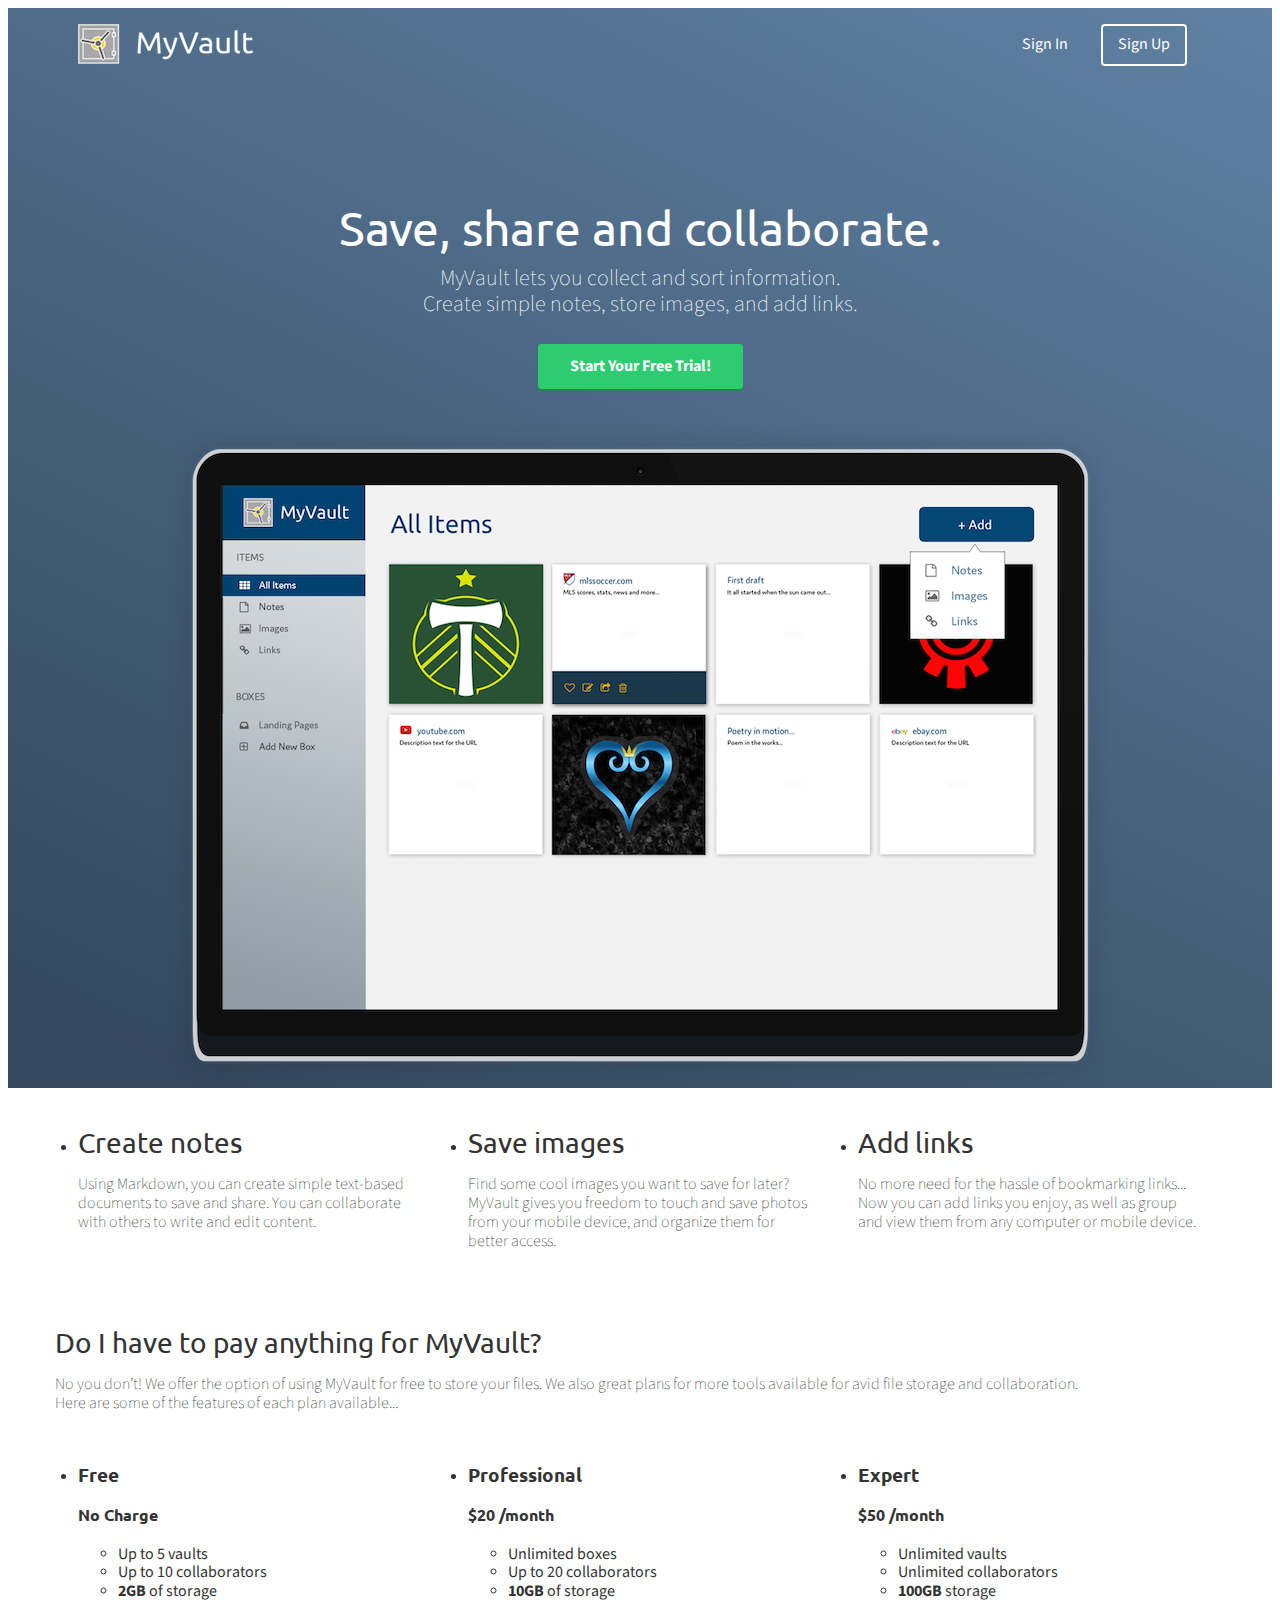
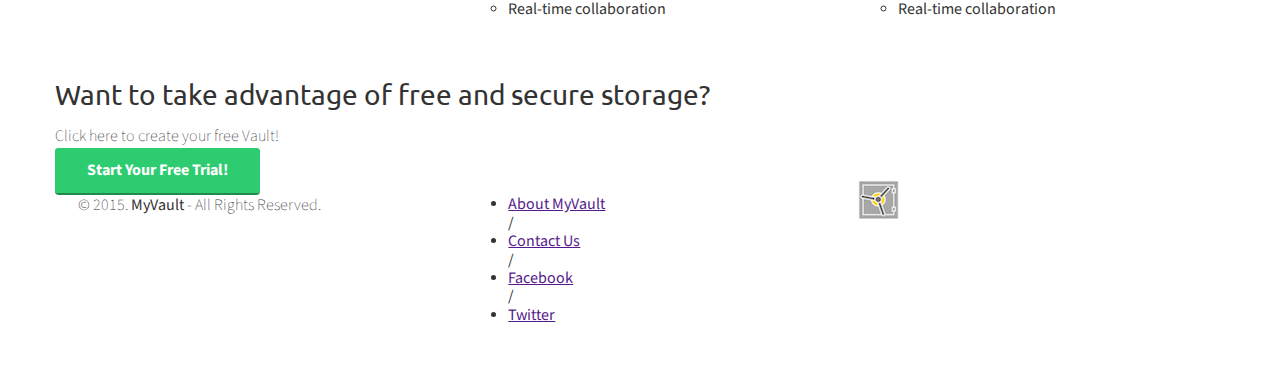
==== index.html @ b1a3e3dc "Assignment 29 completed" ====
<!DOCTYPE html>
 <html lang="en-us">
 <head>
   <meta http-equiv="X-UA-Compatible" content="IE=Edge">
   <meta name="viewport" content="width=device-width, initial-scale=1">
   <meta charset="UTF-8">
   <title>Save, share and collaborate | MyVault</title>

   <!-- Google Fonts -->

  <link href="https://fonts.googleapis.com/css?family=Mada:400,500|Ubuntu:400,500" rel="stylesheet">

  <!-- CSS file -->

 <link rel="stylesheet" href="css/normalize.css">
 <link rel="stylesheet" href="css/style.css">
 <link rel="stylesheet" href="css/font-awesome.css">
 <link rel="stylesheet" href="css/animate.css">

 </head>
 <body>
<!-- Hero -->
 <header>
   <nav class="container">
     <div class="one-half">
       <a href="index.html" class="site-logo"><img src="images/site-logo.png" alt="MyVault" /></a>
     </div>
     <div class="one-half">
       <ul>
         <li><a href="signin.html">Sign In</a></li>
         <li class="btn-outline"><a href="signup.html">Sign Up</a></li>
       </ul>
     </div>
   </nav>
   <div class="container hero">
     <h1 class="animated fadeIn">Save, share and collaborate.</h1>
     <p>MyVault lets you collect and sort information.<br/>Create simple notes, store images, and add links.</p>
     <a href="signup.html" class="btn">Start Your Free Trial!</a>
     <img src="images/dashboard.png" alt="MyVault" />
   </div>
 </header>
 <main role="main">
   <!-- Benefits -->
   <section class="benefits">
     <ul class="container">
       <li class="one-third">
         <h2>Create notes</h2>
         <p>Using Markdown, you can create simple text-based documents to save and share. You can collaborate with others to write and edit content.</p>
       </li>
       <li class="one-third">
         <h2>Save images</h2>
         <p>Find some cool images you want to save for later? MyVault gives you freedom to touch and save photos from your mobile device, and organize them for better access.</p>
       </li>
       <li class="one-third">
         <h2>Add links</h2>
         <p>No more need for the hassle of bookmarking links... Now you can add links you enjoy, as well as group and view them from any computer or mobile device.</p>
       </li>
     </ul>
   </section>

 <!-- Pricing -->
 <section class="pricing">
   <div class="container">
     <h2>Do I have to pay anything for MyVault?</h2>
     <p>No you don’t! We offer the option of using MyVault for free to store your files. We also great plans for more tools available for avid file storage and collaboration. <br/>Here are some of the features of each plan available...</p>
   </div>
   <ul class="container">
     <li class="one-third">
       <div class="box">
         <h3>Free</h3>
         <h4>No Charge</h4>
         <ul>
           <li>Up to 5 vaults</li>
           <li>Up to 10 collaborators</li>
           <li><strong>2GB</strong> of storage</li>
         </ul>
       </div>
     </li>
    <li class="one-third">
      <div class="box middle">
        <h3>Professional</h3>
        <h4><span>$</span>20 <span class="month">/month</span></h4>
        <ul>
          <li>Unlimited boxes</li>
          <li>Up to 20 collaborators</li>
          <li><strong>10GB</strong> of storage</li>
          <li>Real-time collaboration</li>
        </ul>
      </div>
    </li>
    <li class="one-third">
      <div class="box">
        <h3>Expert</h3>
        <h4><span>$</span>50 <span class="month">/month</span></h4>
        <ul>
          <li>Unlimited vaults</li>
          <li>Unlimited collaborators</li>
          <li><strong>100GB</strong> storage</li>
          <li>Real-time collaboration</li>
        </ul>
      </div>
    </li>
  </ul>
 </section>

 <!-- Sign Up Today -->
 <section class="SignUp">
  <div class="container">
    <h2>Want to take advantage of free and secure storage?</h2>
    <p>Click here to create your free Vault!</p>
    <a href="signup.html" class="btn">Start Your Free Trial!</a>
  </div>
 </section>
 </main>
  <!-- Footer -->
 <footer>
   <div class="container footer-nav-block">
       <div class="left-footer-block one-third">
         <p class="copyright-block">&copy; 2015. <strong>MyVault</strong> - All Rights Reserved.</p>
       </div>
       <nav class="link-block middle-footer-block one-third">
         <ul>
           <li><a href="">About MyVault</a></li> /
           <li><a href="">Contact Us</a></li> /
           <li><a href="">Facebook</a></li> /
           <li><a href="">Twitter</a></li>
         </ul>
       </nav>
       <div class="right-footer-block one-third">
         <img class="logo" src="images/site-logo.png" alt="MyVault" />
       </div>
   </div>
 </footer>
 </body>
 </html>
---- css/style.css ----
html, body{
   overflow-x: hidden;
 }
 body {
   font-family: "Mada", Helvetica, Arial, sans-serif;
   color:#333333;
 }
 h1, h2, h3, h4, h5, h6 {
   font-family: "Ubuntu", Helvetica, Arial, sans-serif;
 }

 h1 {
   font-size: 36px;
   font-weight: bold;
 }

 h2 {
   font-size:28px;
   font-weight: normal;
   margin-bottom: 5px;
 }
 p {
   font-size:16px;
   line-height: 19px;
   font-weight: 100;
 }

 /* GRID */
 .container {
   margin-right: auto;
   margin-left: auto;
   padding-left: 15px;
   padding-right: 15px;
   position: relative;
 }
 .container:before,
 .container:after {
   content: " ";
   display: table;
 }
 .container:after {
   clear: both;
 }
 .one-half, .one-third, .one-fourth {
   width:96%;
   float:left;
   position:relative;
   min-height: 1px;
   margin:0 2% 20px;
}

 @media (min-width: 768px) {
   .container {
     width: 750px;
   }
 }
 @media (min-width: 992px) {
   .container {
     width: 970px;
   }
   .one-half {
     width:46%;
   }
   .one-third {
     width:29.33333%;
   }
   .one-fourth {
     width:21%;
   }
 }
 @media (min-width: 1200px) {
   .container {
     width: 1170px;
   }
 }

 /* HEADER */
 header {
   color:#FFFFFF;
   background: #34495E;
   background-image: linear-gradient(206deg, #5F81A3 0%, #34495E 94%);
 }
 header nav {
   padding:1em 0;
 }
 header nav ul {
   display:inline;
   text-align: right;
   float:right;
   margin:0;
 }
 header nav ul > li {
   list-style-type: none;
   display: inline-block;
   margin:0 15px;
 }
 header nav ul > li.btn-outline {
   padding:10px 15px;
   border:2px solid #FFFFFF;
   border-radius: 4px;
 }
 header nav ul > li.btn-outline:hover {
   background:#FFFFFF;
 }
 header nav ul > li > a {
   color:#FFFFFF;
   text-decoration: none;
 }
 header nav ul > li.btn-outline:hover > a {
   color:#34495E;
 }

 header .hero {
   text-align: center;
   display:block;
   position: relative;
 }
 header .hero h1 {
   font-size:48px;
   font-weight: normal;
   margin:95px 0 0;
 }
 header .hero p {
   font-size: 22px;
   line-height: 26px;
   font-weight: 100;
   margin:10px 0 40px;
 }
 header .hero img {
   display: block;
   margin:3em auto 0;
 }

 /* BUTTONS */
 .btn {
   border-radius: 4px;
   color:#FFFFFF;
   font-weight: 700;
   text-decoration: none;
   padding:10px 30px;
   background: #2ECC71;
   border: 2px solid #2ECC71;
   box-shadow: 0px 2px 0px 0px #22894E;
 }
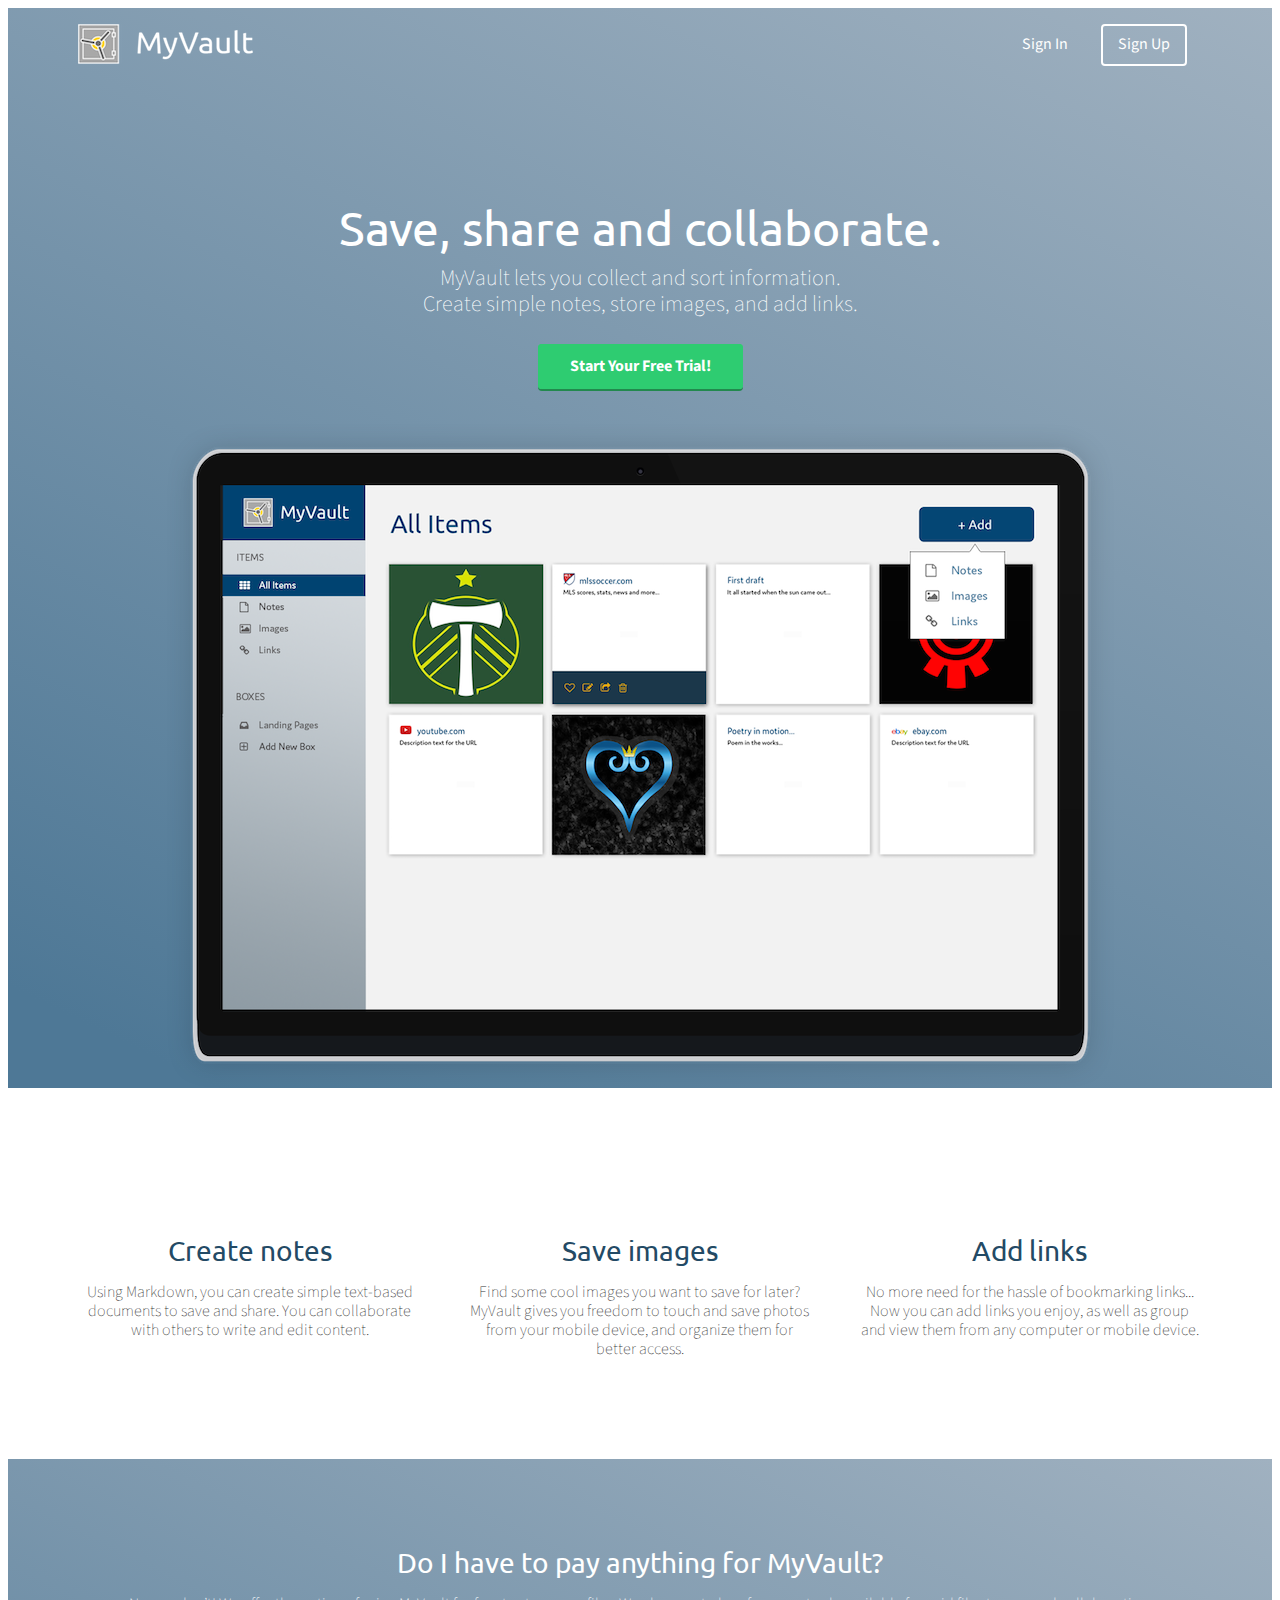
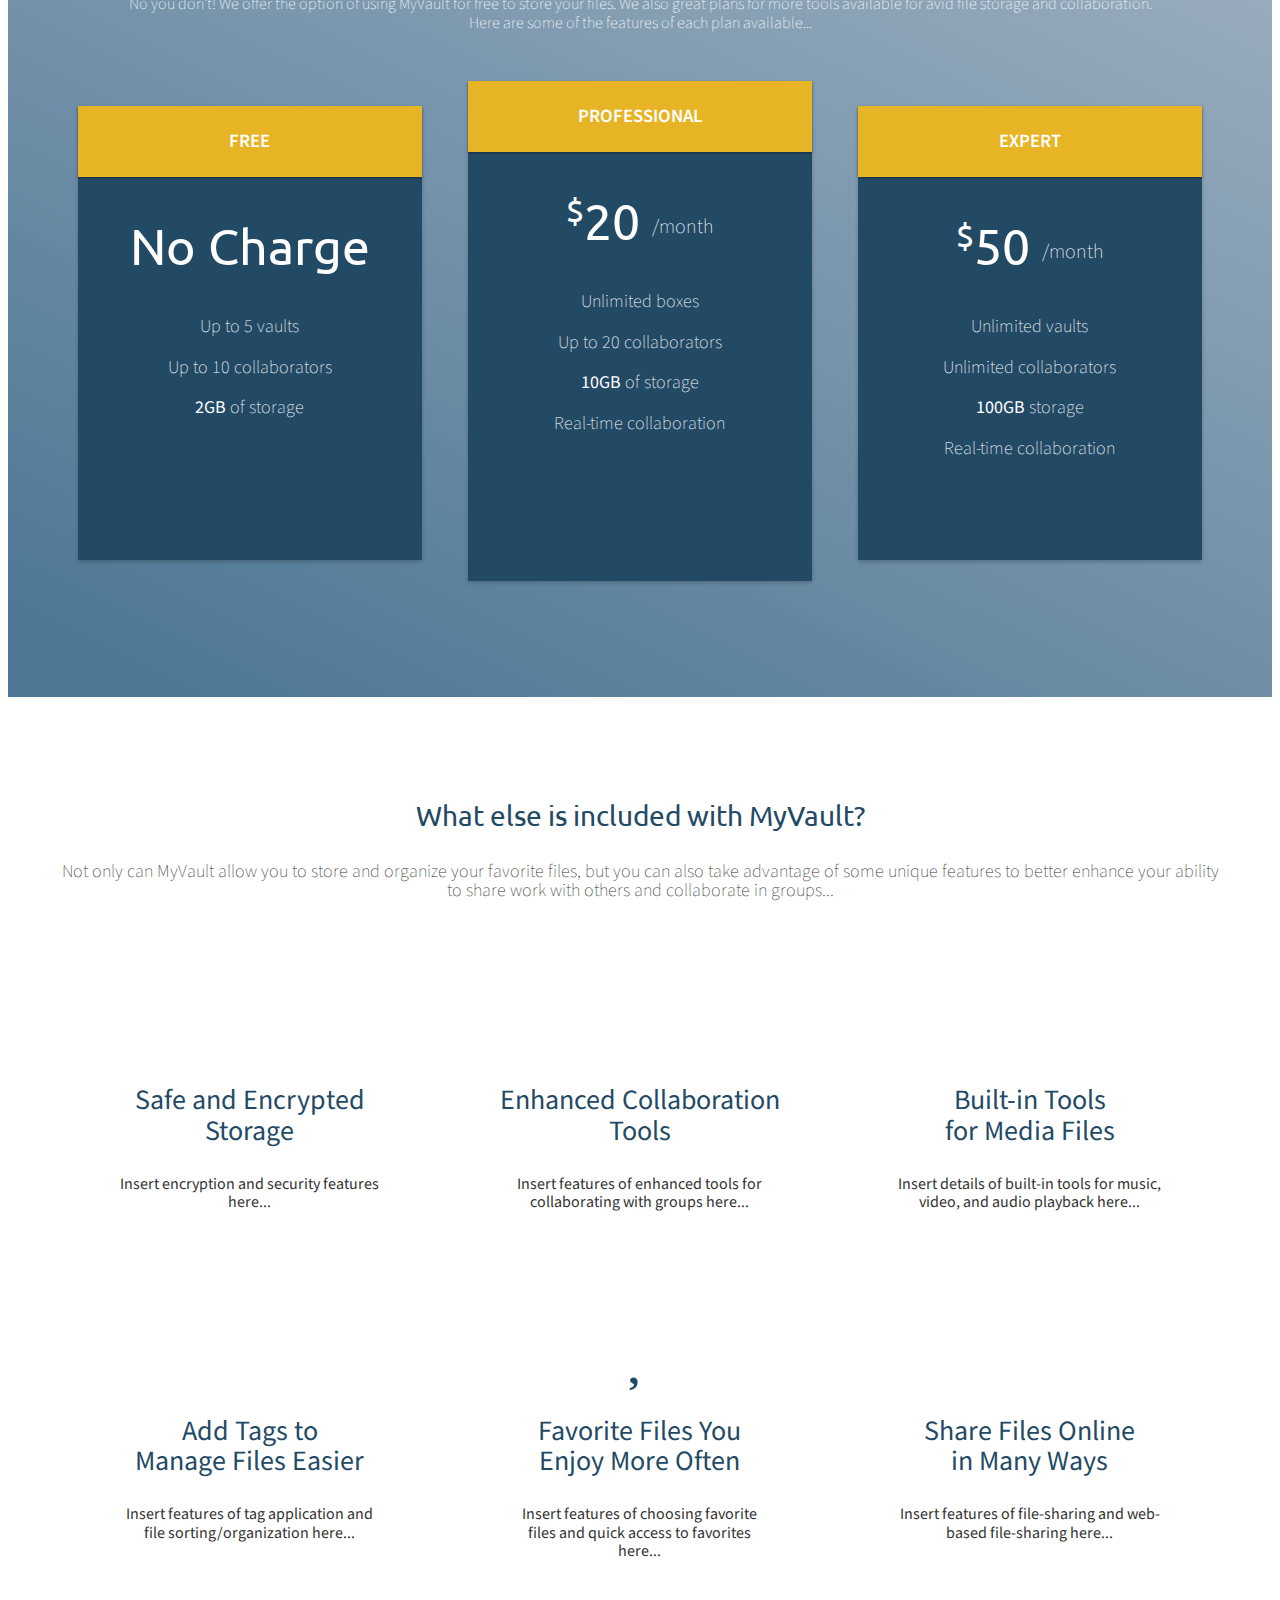
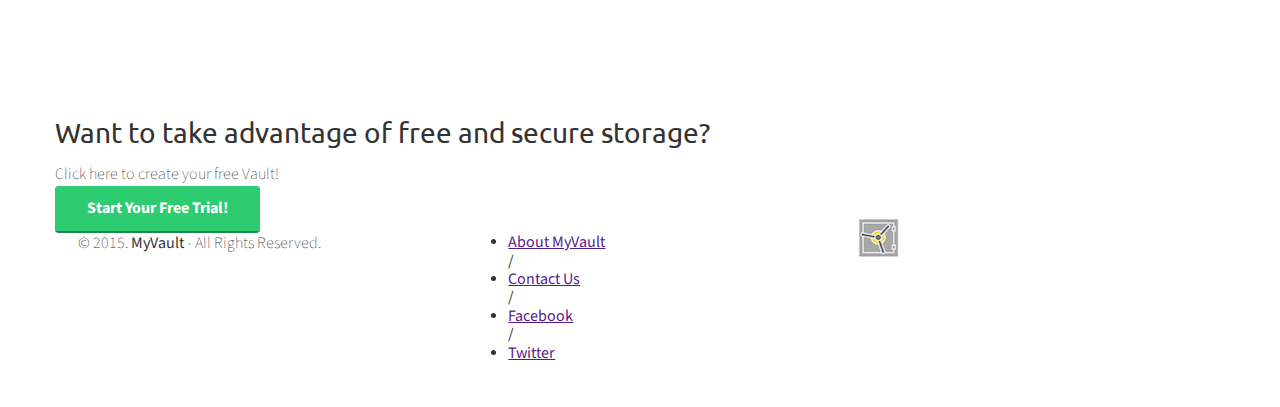
==== commit 090dc250: "Added More Features Section in lieu of Testimonials page" ====
--- a/index.html
+++ b/index.html
@@ -44,16 +44,19 @@
    <section class="benefits">
      <ul class="container">
        <li class="one-third">
-         <h2>Create notes</h2>
-         <p>Using Markdown, you can create simple text-based documents to save and share. You can collaborate with others to write and edit content.</p>
+         <i class="fa fa-file-o"></i>
+           <h2>Create notes</h2>
+           <p>Using Markdown, you can create simple text-based documents to save and share. You can collaborate with others to write and edit content.</p>
        </li>
        <li class="one-third">
-         <h2>Save images</h2>
-         <p>Find some cool images you want to save for later? MyVault gives you freedom to touch and save photos from your mobile device, and organize them for better access.</p>
+         <i class="fa fa-picture-o"></i>
+           <h2>Save images</h2>
+           <p>Find some cool images you want to save for later? MyVault gives you freedom to touch and save photos from your mobile device, and organize them for better access.</p>
        </li>
        <li class="one-third">
-         <h2>Add links</h2>
-         <p>No more need for the hassle of bookmarking links... Now you can add links you enjoy, as well as group and view them from any computer or mobile device.</p>
+         <i class="fa fa-link"></i>
+           <h2>Add links</h2>
+           <p>No more need for the hassle of bookmarking links... Now you can add links you enjoy, as well as group and view them from any computer or mobile device.</p>
        </li>
      </ul>
    </section>
@@ -102,6 +105,53 @@
     </li>
   </ul>
  </section>
+ <!-- Testimonials -->
+ <section class="morefeatures">
+   <div class="container">
+     <h2>What else is included with MyVault?</h2>
+     <p>Not only can MyVault allow you to store and organize  your favorite files, but you can also take advantage of some unique features to better enhance your ability to share work with others and collaborate in groups...</p>
+   </div>
+   <ul class="container">
+     <li class="one-third">
+       <i class="fa fa-lock"></i>
+       <p class="name" style="line-height: 110%"><strong>Safe and Encrypted</br>Storage</strong></p>
+       <blockquote>Insert encryption and security features here...
+       </blockquote>
+     </li>
+     <li class="one-third">
+       <i class="fa fa-users"></i>
+       <p class="name" style="line-height: 110%"><strong>Enhanced Collaboration</br>Tools</strong></p>
+       <blockquote>Insert features of enhanced tools for collaborating with groups here...
+       </blockquote>
+     </li>
+     <li class="one-third">
+       <i class="fa fa-video-camera"></i>
+       <p class="name" style="line-height: 110%"><strong>Built-in Tools</br>for Media Files</strong></p>
+       <blockquote>Insert details of built-in tools for music, video, and audio playback here...
+       </blockquote>
+     </li>
+    </ul>
+   <ul class="container">
+     <li class="one-third">
+       <i class="fa fa-tag"></i>
+       <p class="name" style="line-height: 110%"><strong>Add Tags to</br>Manage Files Easier</strong></p>
+       <blockquote>Insert features of tag application and file sorting/organization here...
+       </blockquote>
+     </li>
+     <li class="one-third">
+       <i class="fa fa-heart"></i>
+       <p class="name" style="line-height: 110%"><strong>Favorite Files You</br>Enjoy More Often</strong></p>
+       <blockquote>Insert features of choosing favorite files and quick access to favorites here...
+       </blockquote>
+     </li>
+     <li class="one-third">
+       <i class="fa fa-globe"></i>
+       <p class="name" style="line-height: 110%"><strong>Share Files Online</br>in Many Ways</strong></p>
+       <blockquote>Insert features of file-sharing and web-based file-sharing here...
+       </blockquote>
+     </li>
+  </ul>
+ </section>
 
  <!-- Sign Up Today -->
  <section class="SignUp">
--- a/css/style.css
+++ b/css/style.css
@@ -67,6 +67,9 @@
    .one-fourth {
      width:21%;
    }
+   .one-sixth {
+    width: 17%;
+   }
  }
  @media (min-width: 1200px) {
    .container {
@@ -78,7 +81,7 @@
  header {
    color:#FFFFFF;
    background: #34495E;
-   background-image: linear-gradient(206deg, #5F81A3 0%, #34495E 94%);
+   background-image: linear-gradient(206deg, #a0b1c0 0%, #4e7896 94%);
  }
  header nav {
    padding:1em 0;
@@ -141,4 +144,137 @@
    background: #2ECC71;
    border: 2px solid #2ECC71;
    box-shadow: 0px 2px 0px 0px #22894E;
+ }
+
+  /* BENEFITS */
+ .benefits {
+   text-align: center;
+   display:block;
+   position:relative;
+ }
+ .benefits ul {
+   margin: 0 auto;
+   padding:4em 0;
+ }
+ .benefits ul li {
+   list-style-type: none;
+   display: inline-block;
+ }
+ .benefits i {
+   color:#234a65;
+   font-size:60px;
+   margin:0;
+   vertical-align: middle;
+ }
+ .benefits h2 {
+   color:#234a65;
+ }
+
+ /* PRICING */
+ .pricing {
+   background: #34495E url("../images/background.png") top center no-repeat;
+   background: url("../images/background.png") top center no-repeat, linear-gradient(206deg, #a0b1c0 0%, #4e7896 94%);
+   background-size:cover;
+   text-align: center;
+   padding:4em 0;
+ }
+ .pricing h2, .pricing p {
+   color:#FFFFFF;
+ }
+ .pricing ul {
+   margin:0 auto;
+   padding:2em 0;
+ }
+ .pricing ul li {
+   list-style-type: none;
+ }
+ .box {
+   padding:0 15px 15px;
+   background: #234a65;
+   box-shadow: 0px 2px 4px 0px rgba(0,0,0,0.20);
+   min-height: 439px;
+   position: relative;
+   margin-top: 25px;
+ }
+ .box.middle {
+   min-height: 485px;
+   margin-top:0px;
+ }
+ .box h3 {
+   font-family: "Mada", Helvetica, Arial, sans-serif;
+   font-weight: 600;
+   color:#FFFFFF;
+   text-transform: uppercase;
+   background: #e6b425;
+   box-shadow: 0px 1px 2px 0px rgba(0,0,0,0.40);
+   left:0;
+   right:0;
+   top:0;
+   text-align: center;
+   margin:0 -15px 40px;
+   padding:25px 0;
+ }
+ .box h4 {
+   font-size:50px;
+   font-weight: normal;
+   margin:40px 0 10px;
+   color:#FFFFFF;
+ }
+ .box h4 span {
+   font-size:32px;
+   vertical-align: top;
+ }
+ .box h4 span.month {
+   font-family: "Mada", Helvetica, Arial, sans-serif;
+   font-weight: 100;
+   color:#FFFFFF;
+   font-size:20px;
+   vertical-align: middle;
+ }
+ .box ul li {
+   font-size:18px;
+   margin-bottom:20px;
+   font-weight: 100;
+   color:#FFFFFF;
+ }
+.box .btn {
+   position:absolute;
+   bottom:20px;
+   left:20px;
+   right:20px;
+ }
+ .small {
+   font-size: 12px;
+   color: #FEFEFE;
+   line-height: 15px;
+   font-style:italic;
+ }
+ /* MORE FEATURES */
+ .morefeatures {
+   padding:5em 0;
+   text-align: center;
+ }
+ .morefeatures p {
+   font-size: 18px;
+   margin-top: 30px;
+ }
+ .morefeatures h2 {
+   color:#234a65;
+ }
+ .morefeatures ul li {
+   list-style-type: none;
+ }
+ .morefeatures ul li i {
+  font-size: 72px;
+  color: #234a65;
+  text-align: center;
+  margin-top: 50px;
+ }
+ .morefeatures ul li p{
+  font-size: 28px;
+  color: #234a65;
+ }
+ .morefeatures blockquote{
+  text-align: center;
+  font-size: 16px;
  }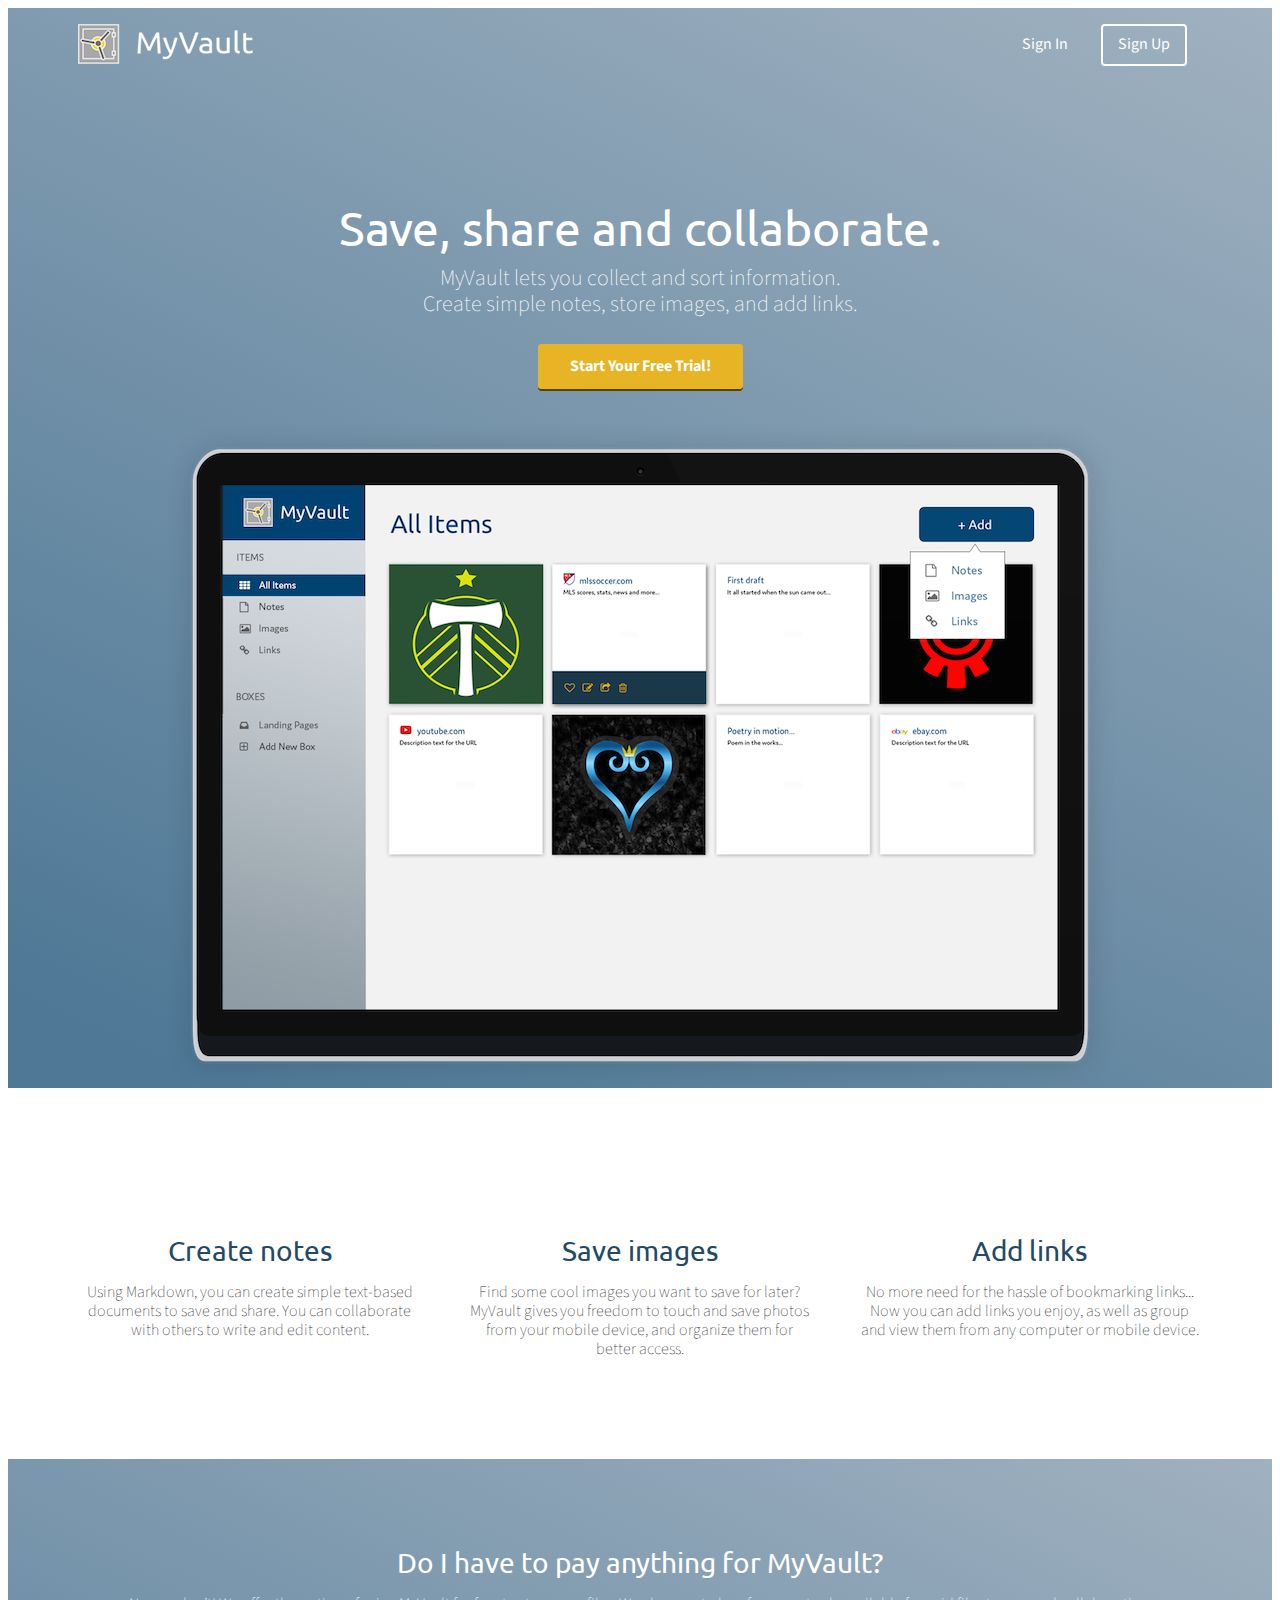
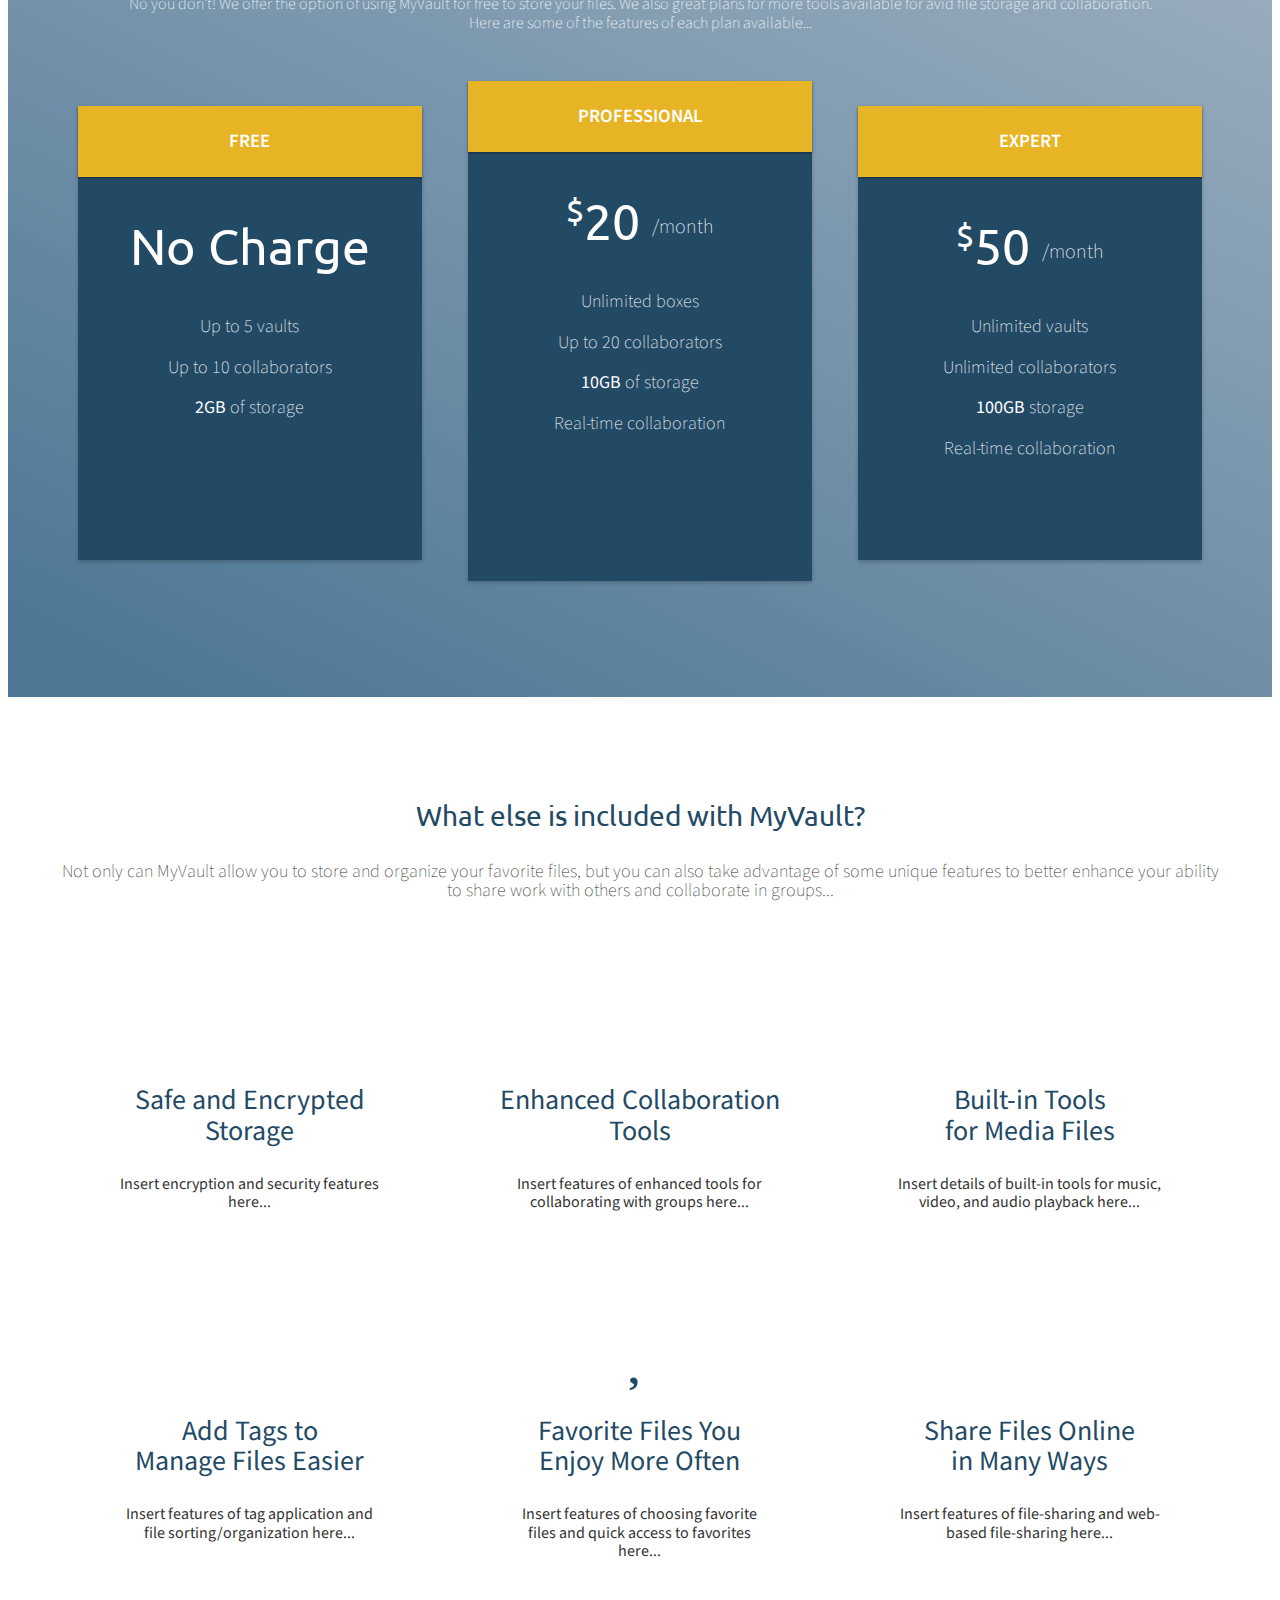
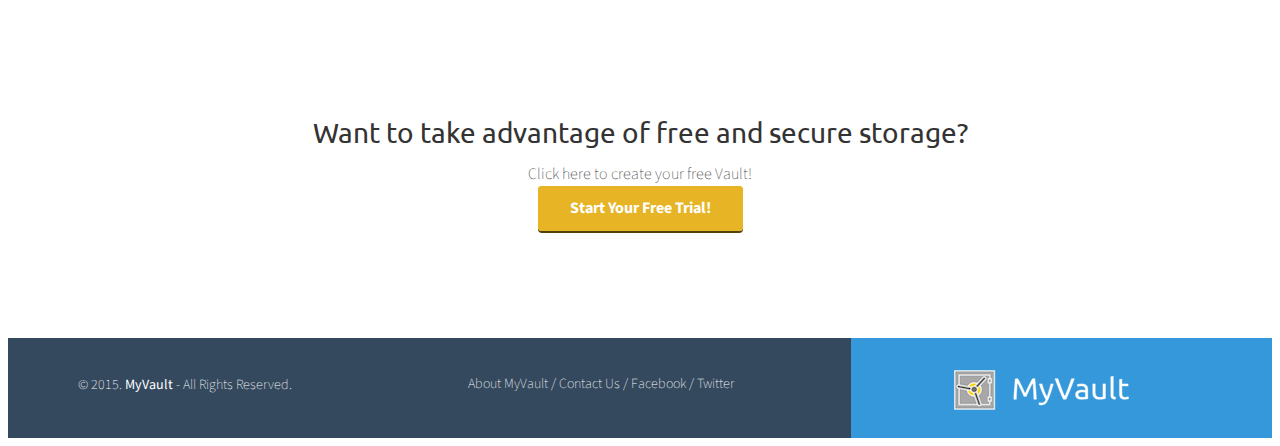
==== commit 682ed7c8: "Checkpoint 31 complete" ====
--- a/index.html
+++ b/index.html
@@ -154,7 +154,7 @@
  </section>
 
  <!-- Sign Up Today -->
- <section class="SignUp">
+ <section class="signup">
   <div class="container">
     <h2>Want to take advantage of free and secure storage?</h2>
     <p>Click here to create your free Vault!</p>
--- a/css/style.css
+++ b/css/style.css
@@ -1,4 +1,4 @@
- html, body{
+html, body{
    overflow-x: hidden;
  }
  body {
@@ -141,9 +141,9 @@
    font-weight: 700;
    text-decoration: none;
    padding:10px 30px;
-   background: #2ECC71;
-   border: 2px solid #2ECC71;
-   box-shadow: 0px 2px 0px 0px #22894E;
+   background: #e6b425;
+   border: 2px solid #e6b425;
+   box-shadow: 0px 2px 0px 0px #544109;
  }
 
   /* BENEFITS */
@@ -277,4 +277,62 @@
  .morefeatures blockquote{
   text-align: center;
   font-size: 16px;
+ }
+ /* SIGNUP */
+
+ .signup {
+   text-align: center;
+   padding-bottom: 120px;
+   margin-bottom: 
+ }
+ /* FOOTER */
+ footer {
+   background-color: #34495E;
+   background-image: linear-gradient(to top,
+      #3498DB 0%, #3498DB 50%, #34495E 50%, #34495E 100%);
+   color: #FFFFFF;
+   height: 150px;
+   position: relative;
+   overflow: hidden;
+   z-index: 0;
+ }
+ footer p, footer nav ul {
+   font-size:14px;
+   font-weight:100;
+   text-align: center;
+   margin: 10px auto 0;
+ }
+ footer nav ul li {
+   list-style-type: none;
+   display: inline;
+ }
+ footer nav ul li a {
+   color:#FFFFFF;
+   text-decoration: none;
+ }
+ footer .right-footer-block {
+   background-color: transparent;
+ }
+ footer .logo{
+   padding: 2.35em 0;
+   margin: 0 auto;
+   display: block;
+ }
+ @media (min-width: 992px){
+   footer{
+     background-color: #3498DB;
+     background-image: linear-gradient(to left,
+        #3498DB 0%, #3498DB 33.33337%, #34495E 33.33337%, #34495E 100%);
+     height: 100px;
+   }
+   footer p, footer nav ul{
+     padding: 2em 0;
+     text-align: left;
+   }
+   footer .right-footer-block {
+     background-color: #3498DB;
+   }
+   footer .logo{
+     padding: 2em 0 2em 1.5em;
+   }
  }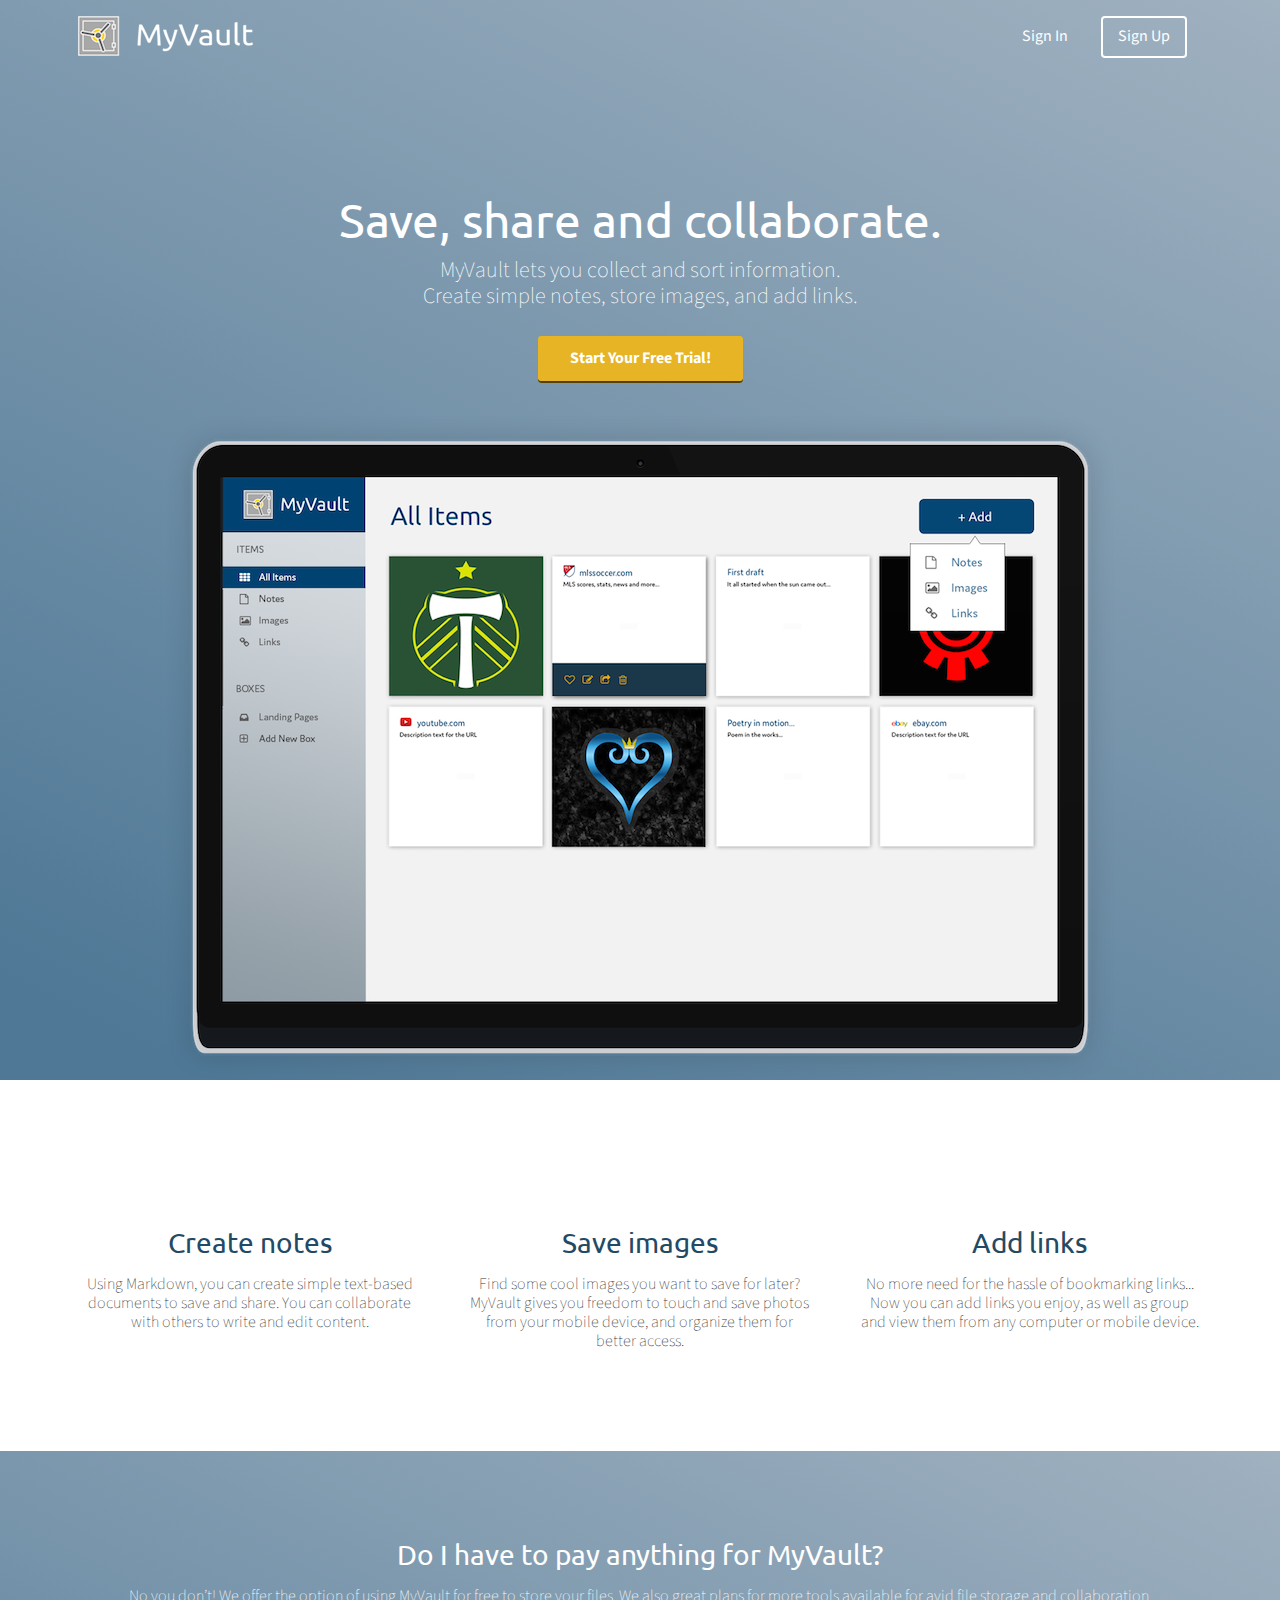
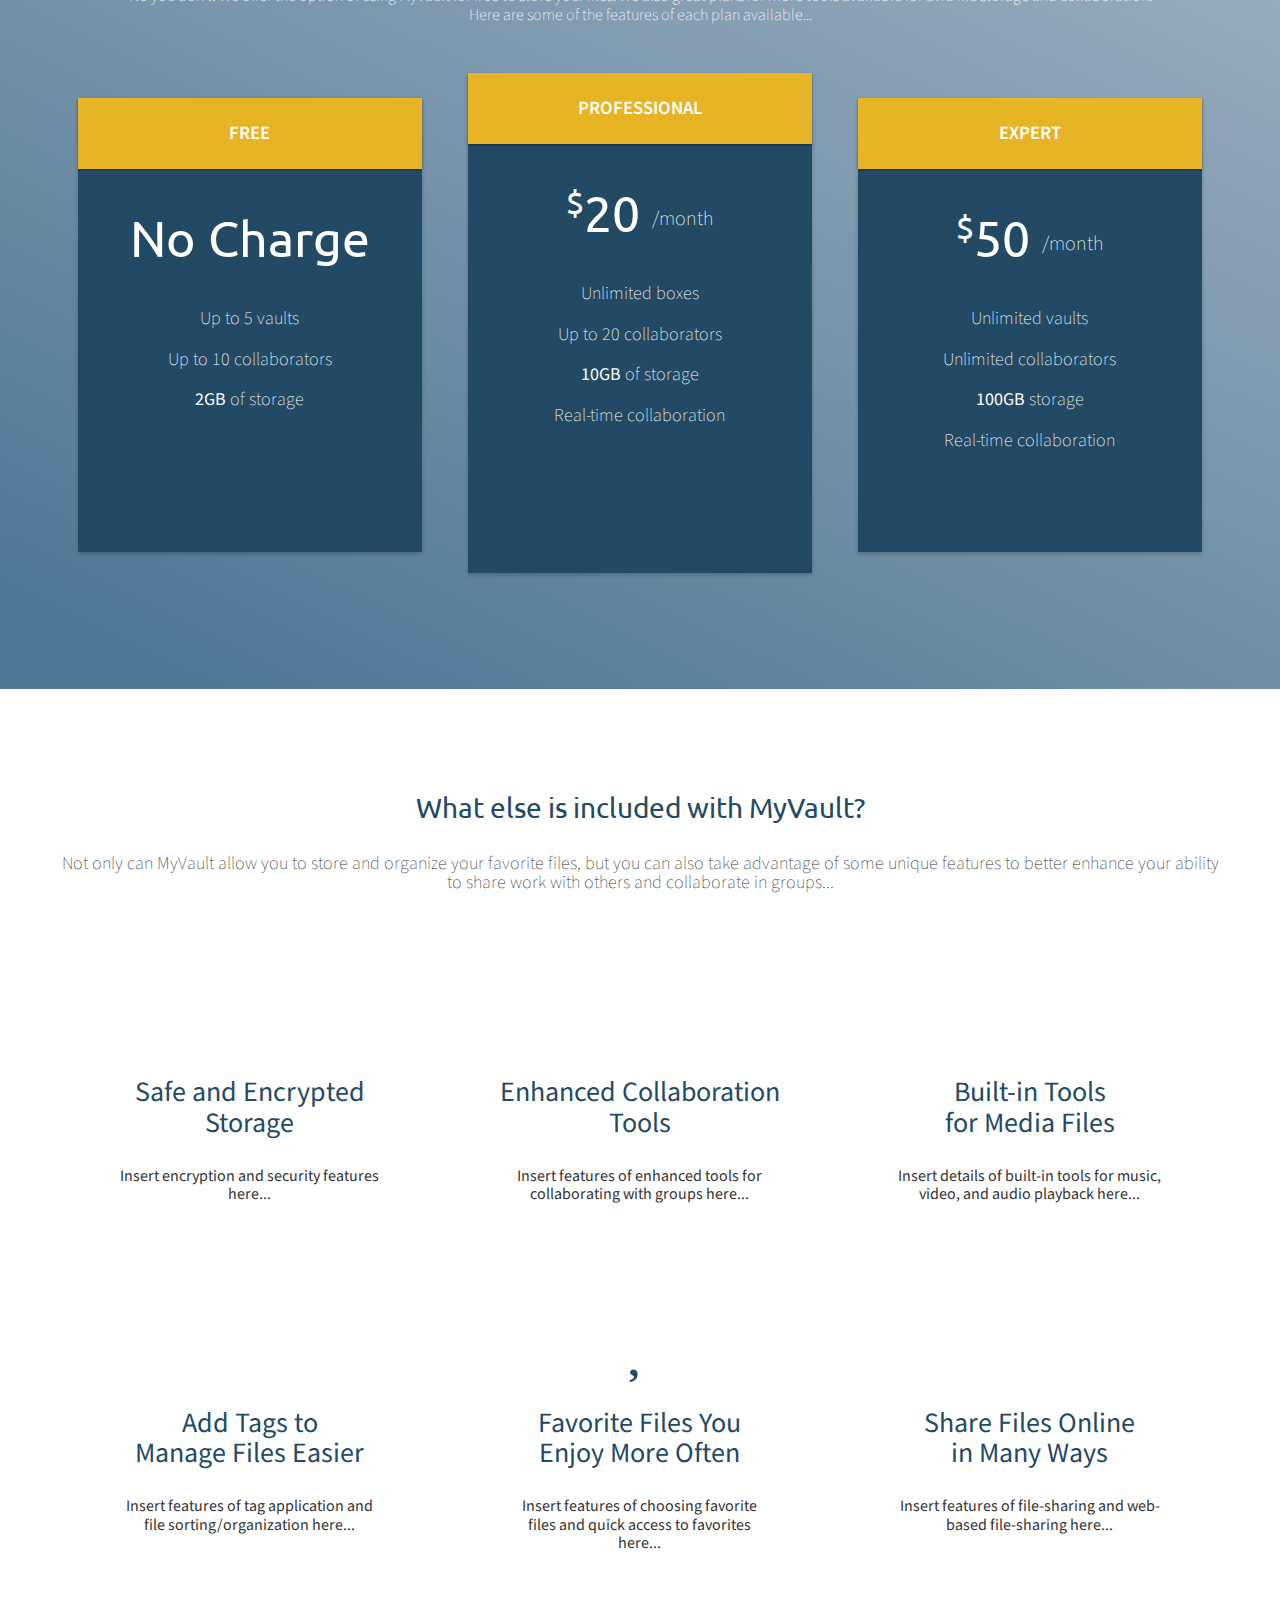
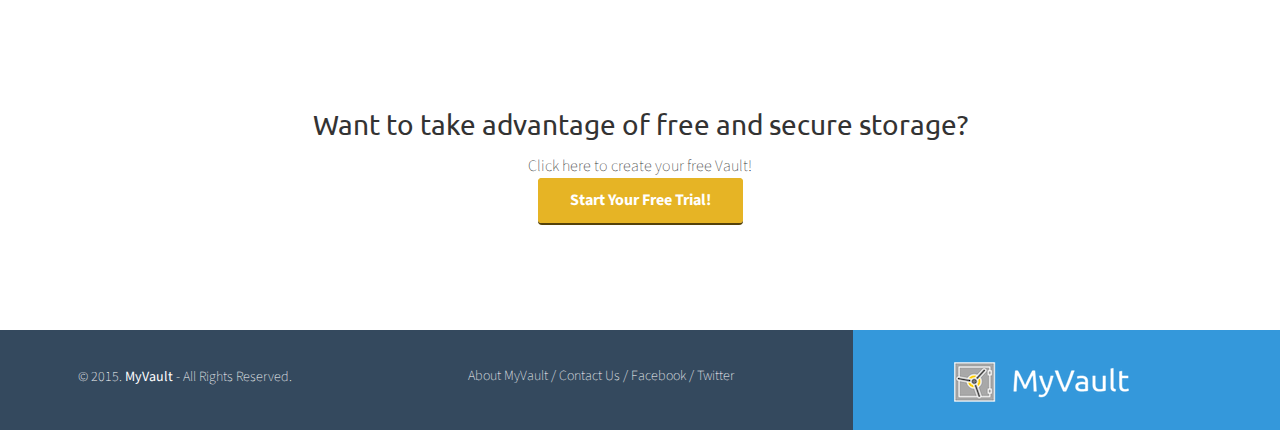
==== commit 757e6020: "Final Version of MyVault for deployment" ====
--- a/index.html
+++ b/index.html
@@ -13,9 +13,9 @@
   <!-- CSS file -->
 
  <link rel="stylesheet" href="css/normalize.css">
- <link rel="stylesheet" href="css/style.css">
  <link rel="stylesheet" href="css/font-awesome.css">
  <link rel="stylesheet" href="css/animate.css">
+ <link rel="stylesheet" href="css/style.css">
 
  </head>
  <body>
@@ -27,7 +27,7 @@
      </div>
      <div class="one-half">
        <ul>
-         <li><a href="signin.html">Sign In</a></li>
+         <li><a href="dashboard.html">Sign In</a></li>
          <li class="btn-outline"><a href="signup.html">Sign Up</a></li>
        </ul>
      </div>
--- a/css/style.css
+++ b/css/style.css
@@ -4,6 +4,7 @@
  body {
    font-family: "Mada", Helvetica, Arial, sans-serif;
    color:#333333;
+   margin:0;
  }
  h1, h2, h3, h4, h5, h6 {
    font-family: "Ubuntu", Helvetica, Arial, sans-serif;
@@ -132,7 +133,9 @@
  header .hero img {
    display: block;
    margin:3em auto 0;
- }
+   max-width: 100%;
+   height: auto;
+}
 
  /* BUTTONS */
  .btn {
@@ -294,7 +297,6 @@
    height: 150px;
    position: relative;
    overflow: hidden;
-   z-index: 0;
  }
  footer p, footer nav ul {
    font-size:14px;
@@ -335,4 +337,310 @@
    footer .logo{
      padding: 2em 0 2em 1.5em;
    }
+ }
+ /* DASHBOARD */
+ .dashboard {
+   background:#F7F7F7;
+ }
+ .left-nav {
+   height: 100%;
+   width:280px;
+   position:absolute;
+   -webkit-transition: all 0.3s ease-in-out;
+   -moz-transition: all 0.3s ease-in-out;
+   -o-transition: all 0.3s ease-in-out;
+   transition: all 0.3s ease-in-out;
+   transform: translate(-280px,0);
+     -webkit-transform: translate(-280px,0); /** Chrome & Safari **/
+     -o-transform: translate(-280px,0); /** Opera **/
+     -moz-transform: translate(-280px,0); /** Firefox **/
+ }
+ .left-nav.open {
+   display:block;
+   width:280px;
+   background: #34495E;
+   background-image: linear-gradient(206deg, #5F81A3 0%, #34495E 94%);
+   -webkit-transition: all 0.3s ease-in-out;
+   -moz-transition: all 0.3s ease-in-out;
+   -o-transition: all 0.3s ease-in-out;
+   transition: all 0.3s ease-in-out;
+   transform: translate(0,0);
+     -webkit-transform: translate(0,0); /** Chrome & Safari **/
+     -o-transform: translate(0,0); /** Opera **/
+     -moz-transform: translate(0,0); /** Firefox **/
+     z-index: 100;
+ }
+ .hamburger {
+   position:absolute;
+   z-index: 1000;
+   background:#34495E;
+   color:#FFF;
+   text-decoration: none;
+   font-size: 22px;
+   padding: 10px 15px;
+   border-radius: 4px;
+   left: 5px;
+   top: 15px;
+ }
+ .left-nav .site-logo {
+   padding:20px 0;
+   background:#34495E;
+   display:block;
+   text-align: center;
+ }
+ .left-nav .items {
+   padding:0 6%;
+ }
+ .left-nav .items p {
+   font-weight: 600;
+   text-transform: uppercase;
+   font-size: 12px;
+   color: #E2E2E2;
+   line-height: 15px;
+ }
+ .left-nav .items ul {
+   margin:0 0 40px;
+   padding:0;
+ }
+ .left-nav .items ul li {
+   list-style-type: none;
+   margin-bottom: 15px;
+ }
+ .left-nav .items ul li a {
+   color:#FFFFFF;
+   text-decoration: none;
+   font-weight: 100;
+ }
+ .left-nav .items ul li a i {
+   width:16px;
+   text-align: center;
+   margin-right:8px;
+ }
+ /* LEFT NAVBAR SETTINGS */
+ .left-nav .settings {
+   position:absolute;
+   background:#22303E;
+   width:100%;
+   bottom:0;
+   left:0;
+   right:0;
+   padding:10px 0;
+ }
+ .left-nav .settings img {
+   height:35px;
+   width:35px;
+   border-radius: 50%;
+   margin-left:10px;
+   display: inline-block;
+   margin-top: 5px;
+ }
+ .left-nav .settings p {
+   display: inline-block;
+   vertical-align: top;
+   padding-top: 8px;
+   font-weight: 400;
+   margin:0 0 0 10px;
+   margin-top: 5px;
+ }
+ .left-nav .settings ul {
+   color:#FFFFFF;
+   text-decoration: none;
+   text-align: left;
+   float: right;
+   margin-right:4px;
+   margin-top: 18px;
+ }
+ .left-nav .settings ul a {
+   color:#FFFFFF;
+   text-decoration: none;
+   text-align: left;
+   float: left;
+   margin-right:14px;
+   margin-top:-4px;
+ }
+ .left-nav .settings .dropit ul {
+   color:#FFFFFF;
+   text-decoration: none;
+   text-align: left;
+   float: right;
+   min-width: 100px;
+   padding:15px;
+   margin-top: -165px;
+ }
+ .left-nav .settings .dropit ul a {
+   color:#FFFFFF;
+   text-decoration: none;
+   text-align: left;
+   float: left;
+   margin-top: 5px;
+   margin-right:1px;
+   bottom:100%
+ }
+ .left-nav .settings .dropit-submenu {
+  position: absolute;
+  border-style: solid;
+  border-width: 0 -8px -8px;
+  border-color: #FFFFFF transparent;
+  display: inline-block;
+  width: 0;
+  height:120px;
+  z-index: 1;
+  bottom: 50px;
+  right: -3px;
+ }
+ .left-nav .settings .dropit-open .dropit-submenu:after {
+  content: " ";
+  position: absolute;
+  border-style: solid;
+  border-width: 7px;
+  border-color: #FFFFFF transparent;
+  display: block;
+  width: 0;
+  z-index: 1;
+  margin-top: 10.2em;
+  top: -10px;
+  right: 10px;
+ }
+ /* CONTENT */
+ .content {
+   padding:6em 1% 1.5em;
+   float:right;
+   width:98%;
+   position: relative;
+ }
+ .content .header {
+   margin:0 1% 20px;
+ }
+ .content .header h1 {
+   font-family: "Ubuntu", Helvetica, Arial, sans-serif;
+   font-weight: 100;
+   margin:0 0 30px;
+   font-size: 36px;
+   color: #3498DB;
+   line-height: 44px;
+   float: left;
+   display:inline-block;
+ }
+ .content .header > a {
+   float:right;
+ }
+ .content-item {
+   width:96%;
+   margin:0 2% 25px;
+   float:left;
+   display:block;
+ }
+ .item-box {
+   display:block;
+   height:230px;
+   background: #FFFFFF;
+   box-shadow: 0px 1px 3px 0px rgba(0,0,0,0.40);
+   position: relative;
+   overflow: hidden;
+   padding:20px;
+ }
+ /* Display on Larger Mobile Devices */
+ @media (min-width:460px) {
+   .content {
+     padding:1.5em 1%;
+     float:right;
+     width:90%;
+     position: relative;
+   }
+   .content-item {
+     width:46%;
+     margin:0 2% 25px;
+     float:left;
+     display:block;
+   }
+ }
+ /* Display on Tablets */
+ @media (min-width:768px) {
+   .content {
+     padding:1.5em 5%;
+     float:right;
+     width:90%;
+     position: relative;
+   }
+   .content > .container {
+     width:700px;
+   }
+   .content-item {
+     width:31.33333%;
+     margin:0 1% 25px;
+   }
+ }
+ /* Display on Laptops and Desktops */
+ @media (min-width:992px) {
+   .content {
+     padding:1.5em 1%;
+     float:right;
+     width:83.33333333%;
+     position: relative;
+   }
+   .content > .container {
+     width:auto;
+   }
+   .content-item {
+     width:23%;
+     margin:0 1% 25px;
+   }
+ }
+ .item-box > img {
+   position:absolute;
+   height:100%;
+   width:auto;
+   top:0;
+   left:0;
+   right:0;
+ }
+ .item-box h2 {
+   font-family: 'Ubuntu', Helvetica, Arial, sans-serif;
+   font-weight: 700;
+   font-size: 15px;
+   line-height: 17px;
+   margin:0;
+ }
+ .item-box h2 a {
+   color: #3498DB;
+   text-decoration: none;
+ }
+ .item-box h2 img {
+   width:16px;
+   height:16px;
+   position:relative;
+   top:2px;
+   margin-right:5px;
+ }
+ .item-box p {
+   font-size: 14px;
+   color: #333333;
+   line-height: 18px;
+   margin:5px 0 0;
+ }
+ @media (min-width:992px) {
+   .left-nav {
+     height: 100vh;
+     width:14.66666667%;
+     color:#FFFFFF;
+     background: #34495E;
+     background-image: linear-gradient(206deg, #5F81A3 0%, #34495E 94%);
+     float:left;
+     position: fixed;
+     display:block;
+     transform: translate(0,0);
+     -webkit-transform: translate(0,0); /** Chrome & Safari **/
+     -o-transform: translate(0,0); /** Opera **/
+     -moz-transform: translate(0,0); /** Firefox **/
+   }
+   .left-nav.open {
+     width:14.66666667%;
+     transform: translate(0,0);
+     -webkit-transform: translate(0,0); /** Chrome & Safari **/
+     -o-transform: translate(0,0); /** Opera **/
+     -moz-transform: translate(0,0); /** Firefox **/
+   }
+   .hamburger {
+     display:none;
+   }
  }